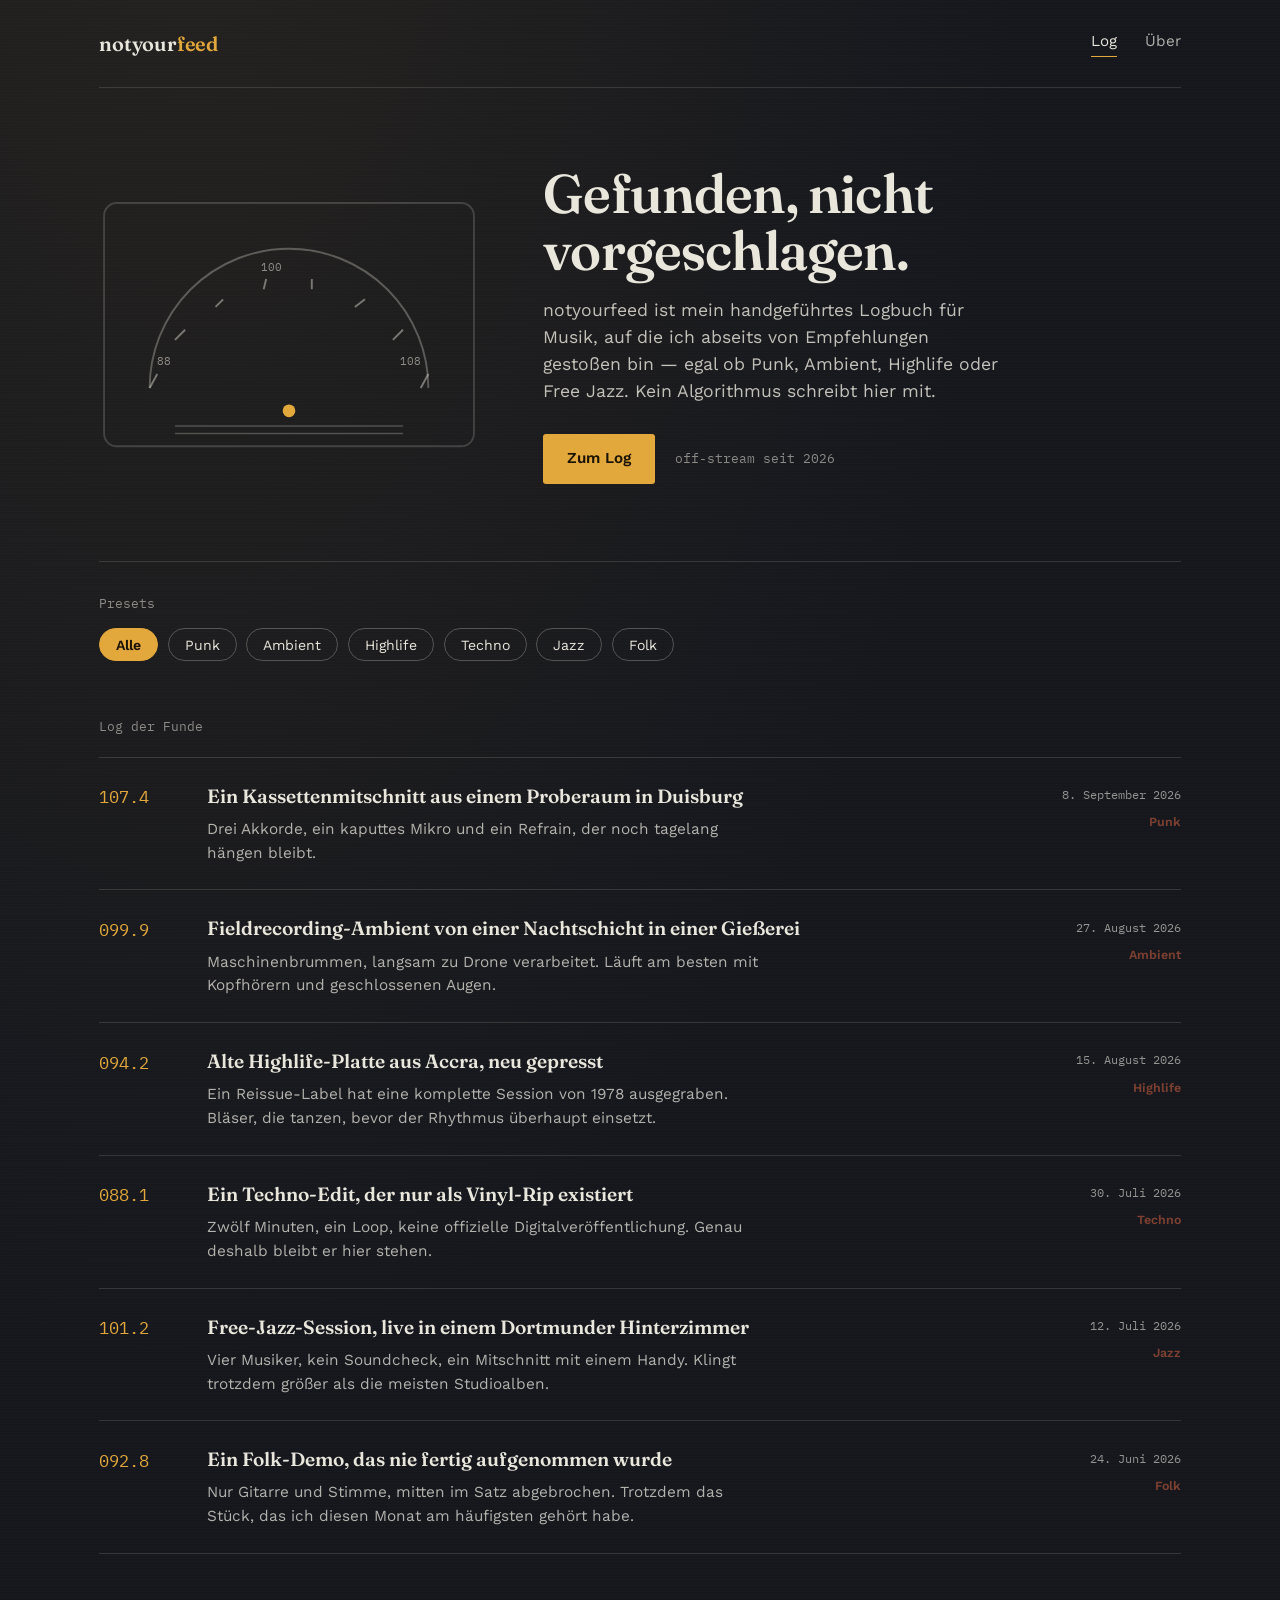
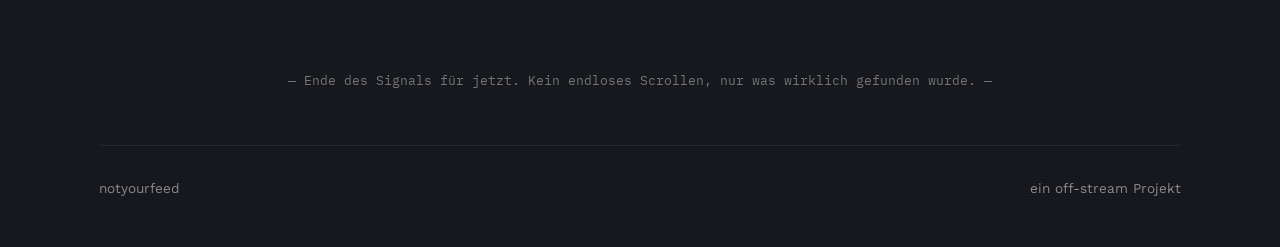
==== index.html @ eb60bebc "Add files via upload" ====
<!DOCTYPE html>
<html lang="de">
<head>
  <meta charset="UTF-8" />
  <meta name="viewport" content="width=device-width, initial-scale=1.0" />
  <title>notyourfeed — ein Logbuch für gefundene Musik</title>
  <meta name="description" content="Kein Algorithmus, kein Vorschlag: notyourfeed ist ein handgeführtes Logbuch für Musik, die abseits des Streams gefunden wurde — quer durch alle Genres." />
  <link rel="stylesheet" href="styles.css" />
</head>
<body>

  <div class="wrap">
    <header class="site-header">
      <a class="wordmark" href="index.html">notyour<span>feed</span></a>
      <nav class="site-nav">
        <a href="index.html" aria-current="page">Log</a>
        <a href="about.html">Über</a>
      </nav>
    </header>

    <section class="hero">
      <svg class="dial" viewBox="0 0 300 200" xmlns="http://www.w3.org/2000/svg" role="img" aria-label="Illustration einer Radioskala">
        <defs>
          <linearGradient id="scaleGlow" x1="0" y1="0" x2="0" y2="1">
            <stop offset="0%" stop-color="#e3a83b" stop-opacity="0.9"/>
            <stop offset="100%" stop-color="#e3a83b" stop-opacity="0.15"/>
          </linearGradient>
        </defs>

        <!-- Gehäuse -->
        <rect x="4" y="4" width="292" height="192" rx="10" fill="none" stroke="#e9e6dc" stroke-opacity="0.18" stroke-width="1.5"/>

        <!-- Skalenbogen -->
        <path d="M 40 150 A 110 110 0 0 1 260 150" fill="none" stroke="#e9e6dc" stroke-opacity="0.3" stroke-width="1.5"/>

        <!-- Skalenstriche -->
        <g stroke="#e9e6dc" stroke-opacity="0.45" stroke-width="1.5">
          <line x1="40" y1="150" x2="46" y2="139"/>
          <line x1="60" y1="112" x2="68" y2="104"/>
          <line x1="92" y1="86" x2="98" y2="80"/>
          <line x1="130" y1="72" x2="132" y2="64"/>
          <line x1="168" y1="72" x2="168" y2="64"/>
          <line x1="202" y1="86" x2="210" y2="80"/>
          <line x1="232" y1="112" x2="240" y2="104"/>
          <line x1="254" y1="150" x2="260" y2="139"/>
        </g>

        <text x="46" y="132" font-family="IBM Plex Mono, monospace" font-size="9" fill="#e9e6dc" fill-opacity="0.55">88</text>
        <text x="128" y="58" font-family="IBM Plex Mono, monospace" font-size="9" fill="#e9e6dc" fill-opacity="0.55">100</text>
        <text x="238" y="132" font-family="IBM Plex Mono, monospace" font-size="9" fill="#e9e6dc" fill-opacity="0.55">108</text>

        <!-- Nadel -->
        <g class="dial-needle">
          <line x1="150" y1="168" x2="150" y2="70" stroke="url(#scaleGlow)" stroke-width="2.5" stroke-linecap="round"/>
        </g>

        <circle cx="150" cy="168" r="5" fill="#e3a83b"/>

        <!-- Sockel / Lautsprechergitter -->
        <g stroke="#e9e6dc" stroke-opacity="0.25" stroke-width="1.2">
          <line x1="60" y1="180" x2="240" y2="180"/>
          <line x1="60" y1="186" x2="240" y2="186"/>
        </g>
      </svg>

      <div class="hero-copy">
        <h1>Gefunden, nicht vorgeschlagen.</h1>
        <p>notyourfeed ist mein handgeführtes Logbuch für Musik, auf die ich abseits von Empfehlungen gestoßen bin — egal ob Punk, Ambient, Highlife oder Free Jazz. Kein Algorithmus schreibt hier mit.</p>
        <div class="hero-actions">
          <a class="btn-tune" href="#log">Zum Log</a>
          <span class="hero-note">off-stream seit 2026</span>
        </div>
      </div>
    </section>

    <section class="presets" aria-label="Nach Genre filtern">
      <p class="presets-label">Presets</p>
      <div class="preset-row" id="preset-row"></div>
    </section>

    <section class="log" id="log">
      <p class="log-heading">Log der Funde</p>
      <div id="log-list"></div>
    </section>

    <p class="signal-end">— Ende des Signals für jetzt. Kein endloses Scrollen, nur was wirklich gefunden wurde. —</p>

    <footer class="site-footer">
      <span>notyourfeed</span>
      <span>ein off-stream Projekt</span>
    </footer>
  </div>

  <script src="posts-data.js"></script>
  <script src="app.js"></script>
</body>
</html>
---- styles.css ----
/* notyourfeed — Stylesheet
   Konzept: Ein Röhrenradio in einer dunklen Wohnzimmerecke, das man selbst
   verstellt. Kein Feed, kein Vorschlagsalgorithmus — ein Senderlogbuch,
   das von Hand geführt wird. Dunkles Gehäuse, warmes Skalenlicht,
   Papier-Karteikarten für jeden gefundenen Sender. */

@import url('https://fonts.googleapis.com/css2?family=Fraunces:opsz,wght@9..144,400;9..144,500;9..144,600;9..144,700&family=Work+Sans:wght@400;500;600&family=IBM+Plex+Mono:wght@400;500&display=swap');

:root {
  /* Kernpalette */
  --housing: #15171d;       /* Gehäuse: dunkles Radiogehäuse */
  --paper: #eae4d2;         /* Papier: Karteikarte für jeden Fund */
  --ink: #262119;           /* Tinte: Text auf Papier */
  --housing-text: #e9e6dc;  /* Text auf dem Gehäuse */
  --glow: #e3a83b;          /* Skalenlicht: aktive Elemente, Nadel */
  --signal: #c25b3e;        /* Signalrot: Genre-Marken, Akzentlinie */

  --line: rgba(233, 230, 220, 0.14);
  --line-strong: rgba(233, 230, 220, 0.28);

  --font-display: 'Fraunces', Georgia, serif;
  --font-body: 'Work Sans', -apple-system, sans-serif;
  --font-dial: 'IBM Plex Mono', ui-monospace, monospace;

  --measure: 62ch;
  --edge: clamp(1.25rem, 4vw, 3.5rem);
}

* { box-sizing: border-box; }

html {
  color-scheme: dark;
  scroll-behavior: smooth;
}

@media (prefers-reduced-motion: reduce) {
  html { scroll-behavior: auto; }
  *, *::before, *::after {
    animation-duration: 0.001ms !important;
    animation-iteration-count: 1 !important;
    transition-duration: 0.001ms !important;
  }
}

body {
  margin: 0;
  background: var(--housing);
  background-image:
    radial-gradient(ellipse at 15% -10%, rgba(227, 168, 59, 0.08), transparent 55%),
    repeating-linear-gradient(0deg, rgba(255,255,255,0.012) 0px, rgba(255,255,255,0.012) 1px, transparent 1px, transparent 3px);
  color: var(--housing-text);
  font-family: var(--font-body);
  font-size: 16px;
  line-height: 1.55;
  -webkit-font-smoothing: antialiased;
}

a {
  color: inherit;
}

a:focus-visible,
button:focus-visible,
input:focus-visible {
  outline: 2px solid var(--glow);
  outline-offset: 3px;
}

img, svg { display: block; max-width: 100%; }

.wrap {
  max-width: 74rem;
  margin: 0 auto;
  padding-left: var(--edge);
  padding-right: var(--edge);
}

/* ---------- Kopfzeile ---------- */

.site-header {
  display: flex;
  align-items: center;
  justify-content: space-between;
  padding-top: 1.75rem;
  padding-bottom: 1.75rem;
  border-bottom: 1px solid var(--line);
  gap: 1.5rem;
  flex-wrap: wrap;
}

.wordmark {
  font-family: var(--font-display);
  font-weight: 600;
  font-size: 1.25rem;
  letter-spacing: -0.01em;
  text-decoration: none;
  color: var(--housing-text);
  white-space: nowrap;
}

.wordmark span { color: var(--glow); }

.site-nav {
  display: flex;
  gap: 1.75rem;
  font-size: 0.95rem;
}

.site-nav a {
  text-decoration: none;
  color: var(--housing-text);
  opacity: 0.75;
  padding-bottom: 0.2rem;
  border-bottom: 1px solid transparent;
  transition: opacity 0.15s ease, border-color 0.15s ease;
}

.site-nav a:hover,
.site-nav a[aria-current="page"] {
  opacity: 1;
  border-color: var(--glow);
}

/* ---------- Hero mit Skala ---------- */

.hero {
  display: grid;
  grid-template-columns: minmax(240px, 380px) 1fr;
  gap: clamp(2rem, 5vw, 4.5rem);
  align-items: center;
  padding-top: clamp(2.5rem, 6vw, 5rem);
  padding-bottom: clamp(2.5rem, 6vw, 5rem);
}

.dial {
  width: 100%;
  height: auto;
}

.dial-needle {
  transform-origin: 150px 168px;
  animation: settle 1.4s cubic-bezier(.2,.9,.25,1) both;
}

@keyframes settle {
  0%   { transform: rotate(-46deg); }
  100% { transform: rotate(0deg); }
}

.hero-copy h1 {
  font-family: var(--font-display);
  font-weight: 600;
  font-size: clamp(2.25rem, 5vw, 3.4rem);
  line-height: 1.05;
  letter-spacing: -0.015em;
  margin: 0 0 1.1rem;
  max-width: 14ch;
}

.hero-copy p {
  font-size: 1.1rem;
  max-width: 42ch;
  color: var(--housing-text);
  opacity: 0.82;
  margin: 0 0 1.75rem;
}

.hero-actions {
  display: flex;
  gap: 1.25rem;
  align-items: center;
  flex-wrap: wrap;
}

.btn-tune {
  font-family: var(--font-body);
  font-weight: 600;
  font-size: 0.95rem;
  background: var(--glow);
  color: #1a1300;
  border: none;
  padding: 0.85rem 1.5rem;
  border-radius: 3px;
  text-decoration: none;
  display: inline-block;
  transition: transform 0.15s ease, box-shadow 0.15s ease;
}

.btn-tune:hover {
  transform: translateY(-1px);
  box-shadow: 0 6px 20px rgba(227, 168, 59, 0.25);
}

.hero-note {
  font-family: var(--font-dial);
  font-size: 0.8rem;
  color: var(--housing-text);
  opacity: 0.55;
}

/* ---------- Presets (Genre-Filter) ---------- */

.presets {
  padding-top: 2rem;
  padding-bottom: 2rem;
  border-top: 1px solid var(--line);
}

.presets-label {
  font-family: var(--font-dial);
  font-size: 0.8rem;
  color: var(--housing-text);
  opacity: 0.55;
  margin: 0 0 0.9rem;
}

.preset-row {
  display: flex;
  flex-wrap: wrap;
  gap: 0.6rem;
}

.preset {
  font-family: var(--font-body);
  font-size: 0.88rem;
  background: transparent;
  color: var(--housing-text);
  border: 1px solid var(--line-strong);
  border-radius: 999px;
  padding: 0.45rem 1rem;
  cursor: pointer;
  transition: border-color 0.15s ease, color 0.15s ease, background 0.15s ease;
}

.preset:hover {
  border-color: var(--glow);
}

.preset[aria-pressed="true"] {
  background: var(--glow);
  border-color: var(--glow);
  color: #1a1300;
  font-weight: 600;
}

/* ---------- Log (Liste der Funde) ---------- */

.log {
  padding-top: 1.5rem;
  padding-bottom: 4rem;
}

.log-heading {
  font-family: var(--font-dial);
  font-size: 0.8rem;
  color: var(--housing-text);
  opacity: 0.55;
  margin: 0 0 1.25rem;
}

.entry {
  display: grid;
  grid-template-columns: 5.5rem 1fr auto;
  gap: 1.25rem;
  align-items: start;
  padding: 1.5rem 0;
  border-top: 1px solid var(--line);
  text-decoration: none;
  color: inherit;
}

.entry:last-child { border-bottom: 1px solid var(--line); }

.entry:hover .entry-title { color: var(--glow); }

.entry-freq {
  font-family: var(--font-dial);
  font-size: 1.05rem;
  color: var(--glow);
  padding-top: 0.15rem;
}

.entry-title {
  font-family: var(--font-display);
  font-weight: 600;
  font-size: 1.2rem;
  margin: 0 0 0.4rem;
  transition: color 0.15s ease;
}

.entry-blurb {
  margin: 0;
  font-size: 0.96rem;
  opacity: 0.75;
  max-width: 56ch;
}

.entry-meta {
  text-align: right;
  font-family: var(--font-dial);
  font-size: 0.78rem;
  opacity: 0.6;
  white-space: nowrap;
  padding-top: 0.2rem;
}

.entry-genre {
  display: inline-block;
  margin-top: 0.5rem;
  font-family: var(--font-body);
  font-size: 0.78rem;
  font-weight: 600;
  color: var(--signal);
}

.empty-state {
  padding: 3rem 0;
  opacity: 0.6;
  font-family: var(--font-dial);
  font-size: 0.9rem;
}

/* ---------- Signal-Ende / Footer ---------- */

.signal-end {
  text-align: center;
  padding: 2.5rem 0;
  font-family: var(--font-dial);
  font-size: 0.82rem;
  opacity: 0.45;
}

.site-footer {
  border-top: 1px solid var(--line);
  padding: 2rem 0 3rem;
  font-size: 0.85rem;
  opacity: 0.55;
  display: flex;
  justify-content: space-between;
  flex-wrap: wrap;
  gap: 0.75rem;
}

/* ---------- Papier-Karte (Beitrag & About) ---------- */

.paper {
  background: var(--paper);
  color: var(--ink);
  border-radius: 4px;
  box-shadow: 0 20px 50px rgba(0,0,0,0.35);
  padding: clamp(1.75rem, 5vw, 3.5rem);
  margin: 2.5rem 0 3.5rem;
  background-image:
    repeating-linear-gradient(90deg, rgba(0,0,0,0.015) 0px, transparent 1px, transparent 2px);
}

.paper .post-freq {
  font-family: var(--font-dial);
  font-size: 0.95rem;
  color: var(--signal);
  margin: 0 0 0.75rem;
}

.paper h1 {
  font-family: var(--font-display);
  font-weight: 600;
  font-size: clamp(1.8rem, 4vw, 2.6rem);
  line-height: 1.1;
  margin: 0 0 0.75rem;
  max-width: 20ch;
}

.post-meta {
  font-family: var(--font-dial);
  font-size: 0.82rem;
  color: var(--ink);
  opacity: 0.65;
  margin: 0 0 1.75rem;
}

.paper .body-copy {
  max-width: var(--measure);
  font-size: 1.05rem;
}

.paper .body-copy p { margin: 0 0 1.1rem; }

.signal-box {
  border: 1px solid rgba(38, 33, 25, 0.25);
  border-radius: 3px;
  padding: 1.1rem 1.4rem;
  margin: 1.75rem 0;
  max-width: var(--measure);
  display: flex;
  align-items: center;
  gap: 0.9rem;
  font-family: var(--font-dial);
  font-size: 0.88rem;
  background: rgba(38, 33, 25, 0.04);
}

.signal-box .grille {
  flex-shrink: 0;
  width: 34px;
  height: 34px;
}

.signal-box a {
  color: var(--signal);
  font-weight: 600;
  text-decoration: underline;
  text-underline-offset: 2px;
}

.post-nav {
  display: flex;
  justify-content: space-between;
  margin-top: 2.5rem;
  padding-top: 1.5rem;
  border-top: 1px solid rgba(38, 33, 25, 0.2);
  font-family: var(--font-dial);
  font-size: 0.85rem;
}

.post-nav a {
  text-decoration: none;
  color: var(--ink);
  opacity: 0.8;
}
.post-nav a:hover { opacity: 1; color: var(--signal); }

/* ---------- About / Manifest ---------- */

.manifesto p {
  font-size: 1.08rem;
  max-width: var(--measure);
}

.manifesto h2 {
  font-family: var(--font-display);
  font-weight: 600;
  font-size: 1.3rem;
  margin: 2rem 0 0.75rem;
}

/* ---------- Responsive ---------- */

@media (max-width: 720px) {
  .hero {
    grid-template-columns: 1fr;
  }
  .dial { max-width: 220px; margin: 0 auto; }
  .entry {
    grid-template-columns: 1fr;
    gap: 0.4rem;
  }
  .entry-freq { order: -1; }
  .entry-meta { text-align: left; }
  .site-nav { gap: 1.1rem; }
}
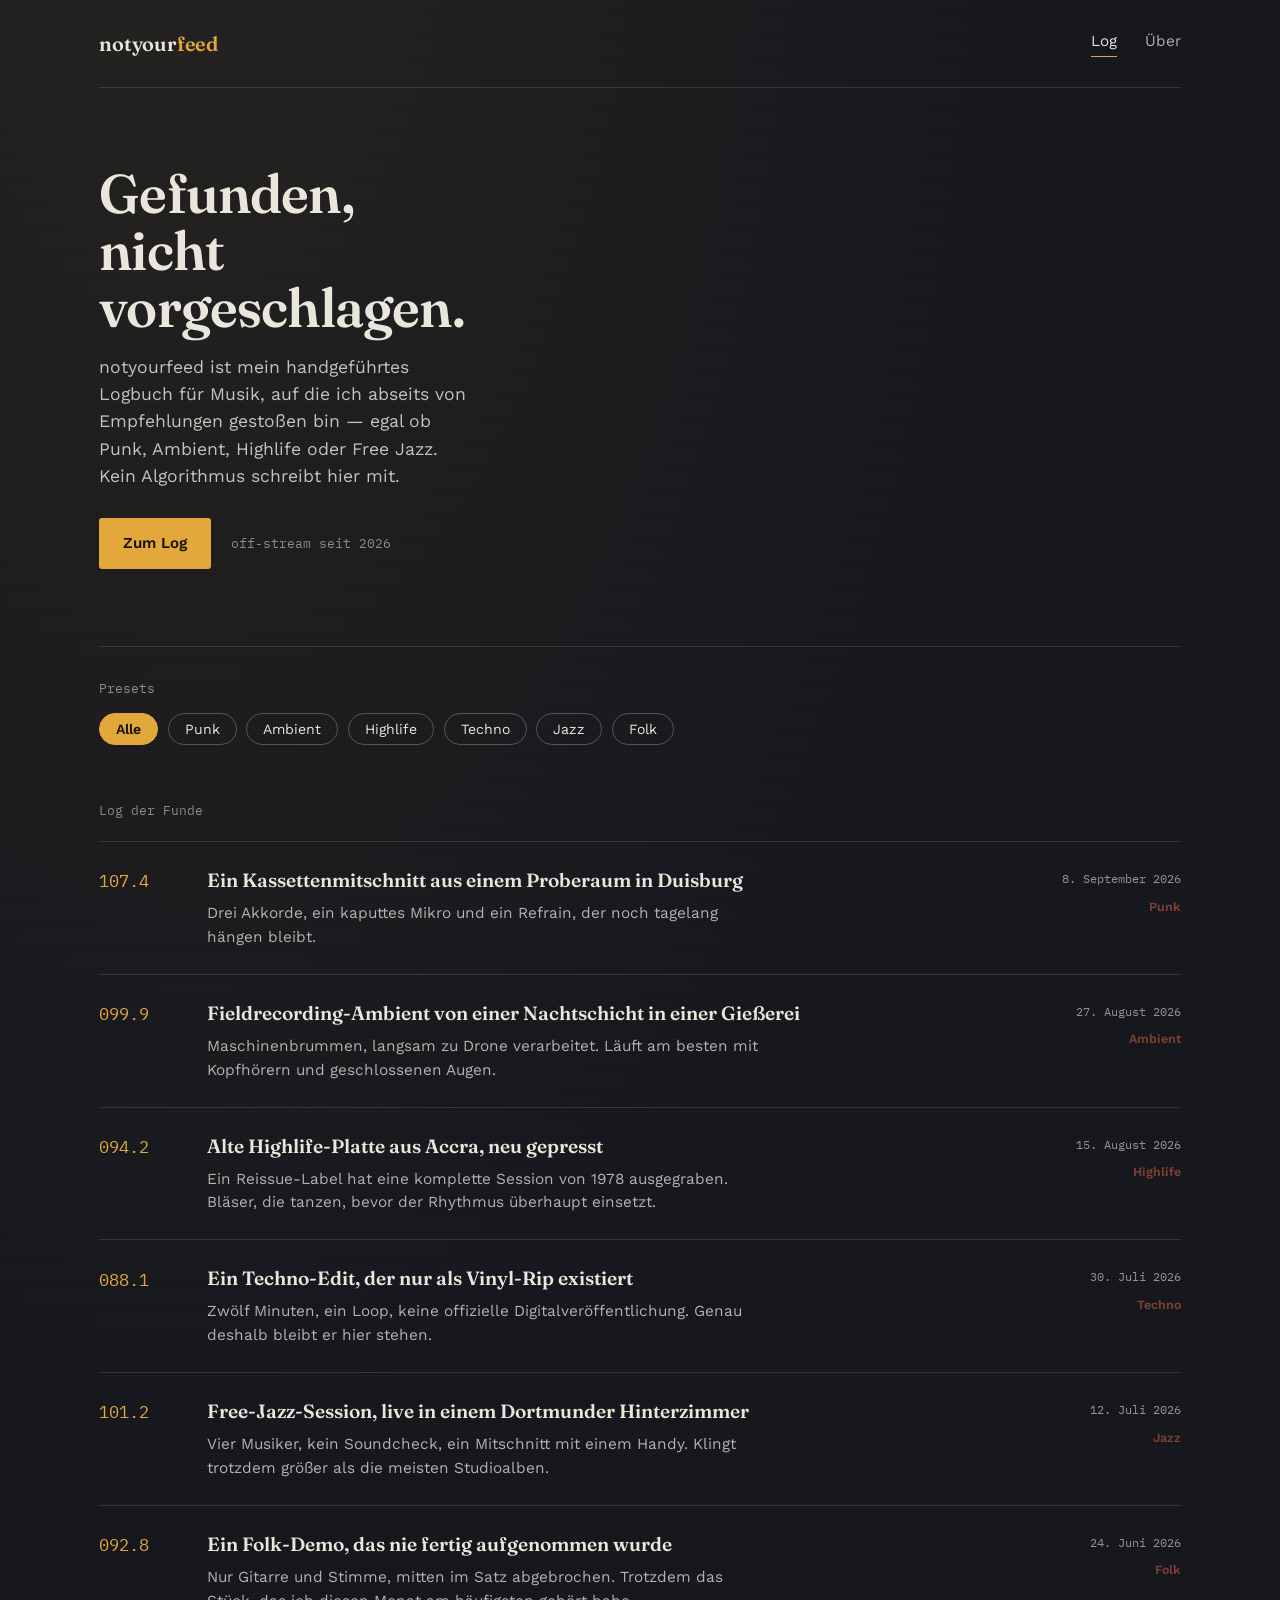
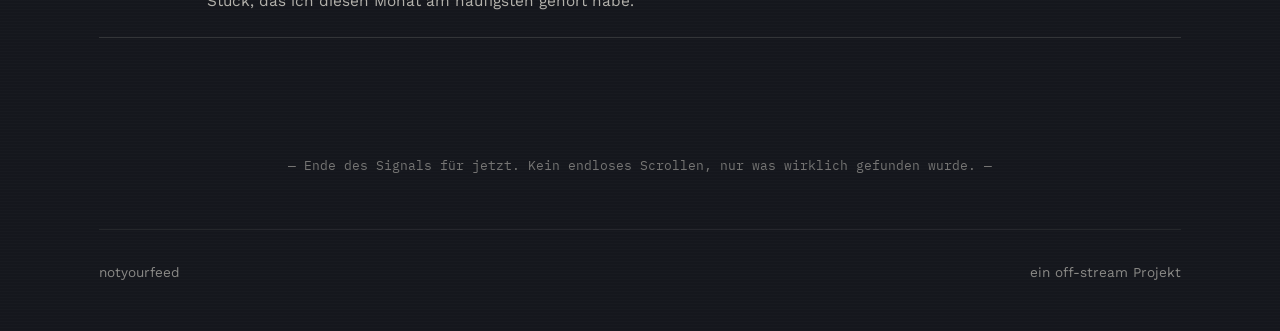
==== commit 9cc2a2af: "Update index.html" ====
--- a/index.html
+++ b/index.html
@@ -19,50 +19,6 @@
     </header>
 
     <section class="hero">
-      <svg class="dial" viewBox="0 0 300 200" xmlns="http://www.w3.org/2000/svg" role="img" aria-label="Illustration einer Radioskala">
-        <defs>
-          <linearGradient id="scaleGlow" x1="0" y1="0" x2="0" y2="1">
-            <stop offset="0%" stop-color="#e3a83b" stop-opacity="0.9"/>
-            <stop offset="100%" stop-color="#e3a83b" stop-opacity="0.15"/>
-          </linearGradient>
-        </defs>
-
-        <!-- Gehäuse -->
-        <rect x="4" y="4" width="292" height="192" rx="10" fill="none" stroke="#e9e6dc" stroke-opacity="0.18" stroke-width="1.5"/>
-
-        <!-- Skalenbogen -->
-        <path d="M 40 150 A 110 110 0 0 1 260 150" fill="none" stroke="#e9e6dc" stroke-opacity="0.3" stroke-width="1.5"/>
-
-        <!-- Skalenstriche -->
-        <g stroke="#e9e6dc" stroke-opacity="0.45" stroke-width="1.5">
-          <line x1="40" y1="150" x2="46" y2="139"/>
-          <line x1="60" y1="112" x2="68" y2="104"/>
-          <line x1="92" y1="86" x2="98" y2="80"/>
-          <line x1="130" y1="72" x2="132" y2="64"/>
-          <line x1="168" y1="72" x2="168" y2="64"/>
-          <line x1="202" y1="86" x2="210" y2="80"/>
-          <line x1="232" y1="112" x2="240" y2="104"/>
-          <line x1="254" y1="150" x2="260" y2="139"/>
-        </g>
-
-        <text x="46" y="132" font-family="IBM Plex Mono, monospace" font-size="9" fill="#e9e6dc" fill-opacity="0.55">88</text>
-        <text x="128" y="58" font-family="IBM Plex Mono, monospace" font-size="9" fill="#e9e6dc" fill-opacity="0.55">100</text>
-        <text x="238" y="132" font-family="IBM Plex Mono, monospace" font-size="9" fill="#e9e6dc" fill-opacity="0.55">108</text>
-
-        <!-- Nadel -->
-        <g class="dial-needle">
-          <line x1="150" y1="168" x2="150" y2="70" stroke="url(#scaleGlow)" stroke-width="2.5" stroke-linecap="round"/>
-        </g>
-
-        <circle cx="150" cy="168" r="5" fill="#e3a83b"/>
-
-        <!-- Sockel / Lautsprechergitter -->
-        <g stroke="#e9e6dc" stroke-opacity="0.25" stroke-width="1.2">
-          <line x1="60" y1="180" x2="240" y2="180"/>
-          <line x1="60" y1="186" x2="240" y2="186"/>
-        </g>
-      </svg>
-
       <div class="hero-copy">
         <h1>Gefunden, nicht vorgeschlagen.</h1>
         <p>notyourfeed ist mein handgeführtes Logbuch für Musik, auf die ich abseits von Empfehlungen gestoßen bin — egal ob Punk, Ambient, Highlife oder Free Jazz. Kein Algorithmus schreibt hier mit.</p>
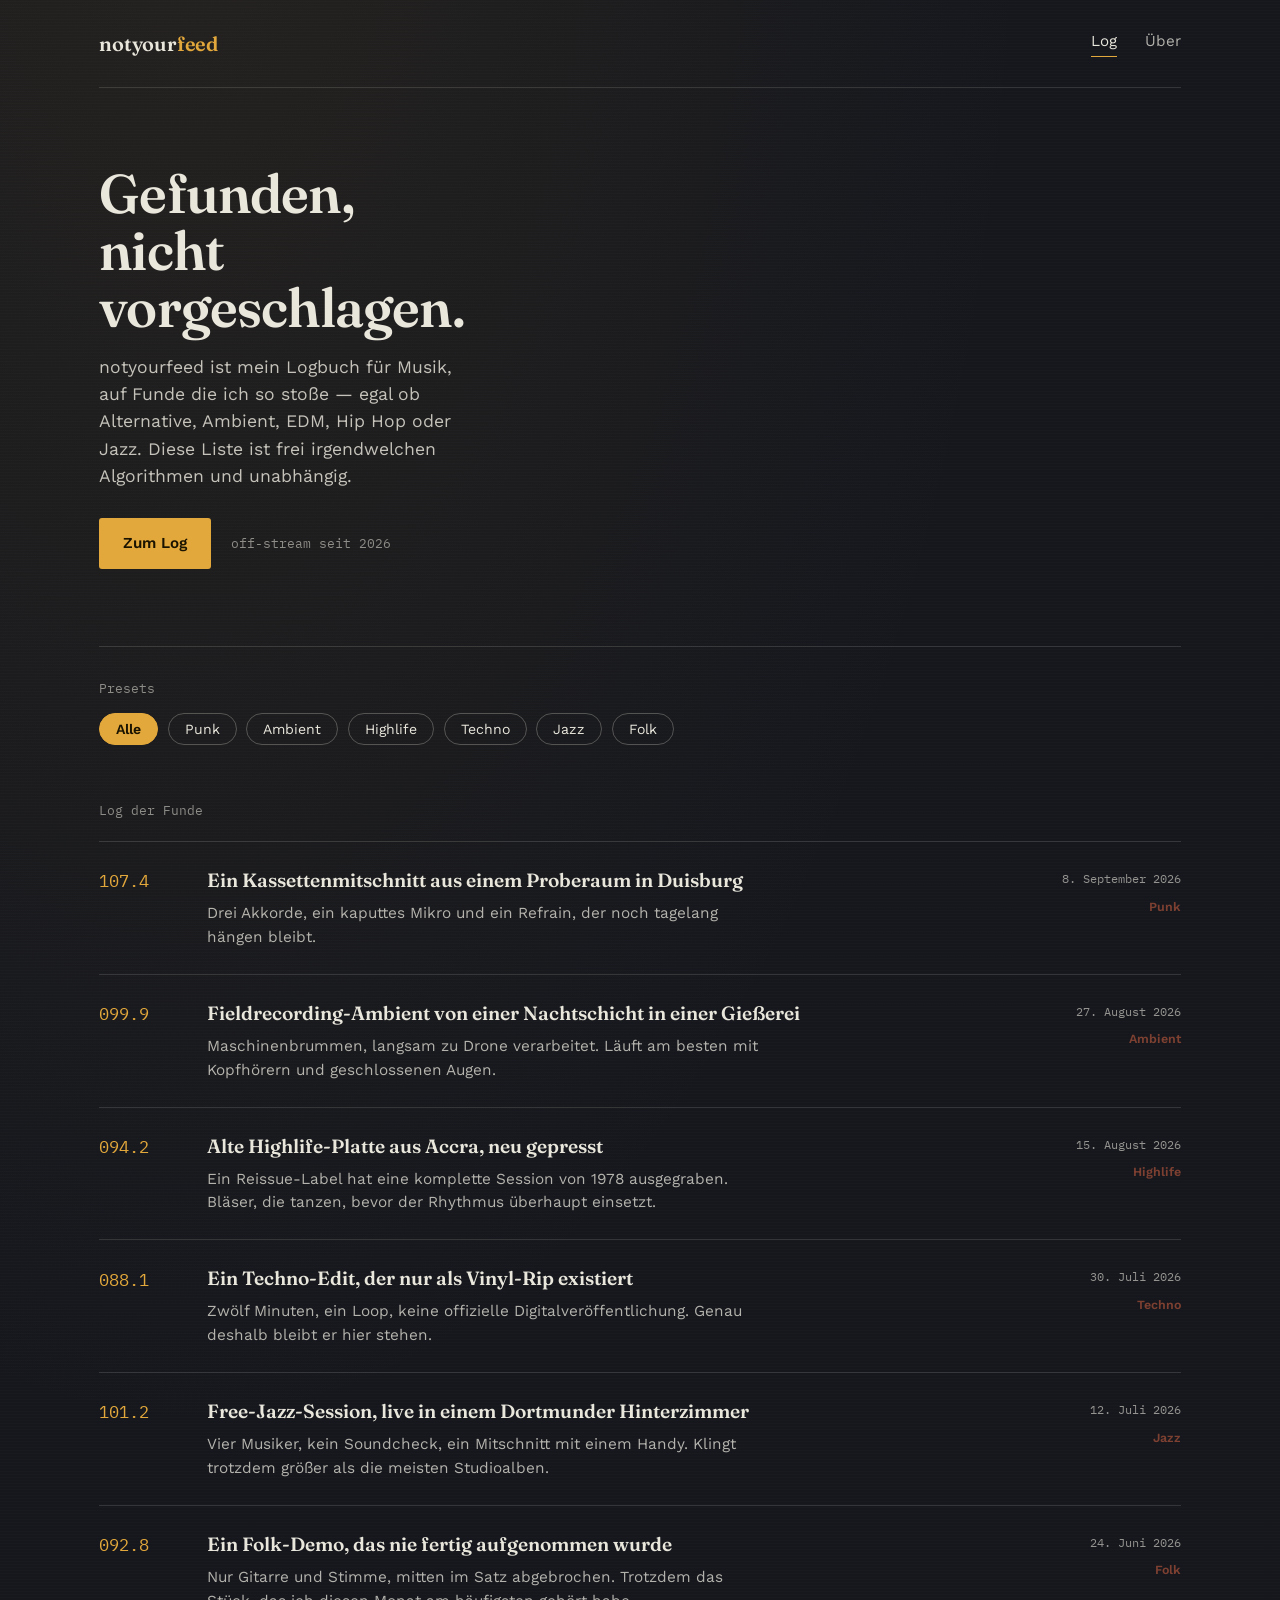
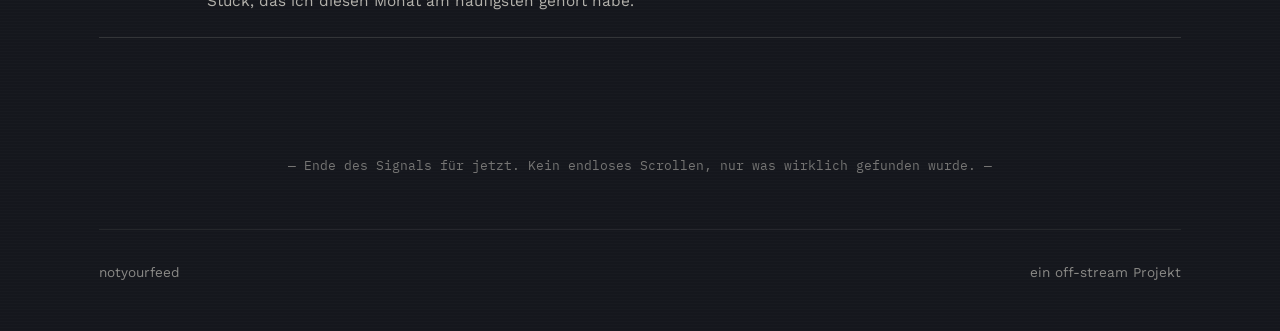
==== commit 9f8a7ab0: "Update index.html" ====
--- a/index.html
+++ b/index.html
@@ -21,7 +21,7 @@
     <section class="hero">
       <div class="hero-copy">
         <h1>Gefunden, nicht vorgeschlagen.</h1>
-        <p>notyourfeed ist mein handgeführtes Logbuch für Musik, auf die ich abseits von Empfehlungen gestoßen bin — egal ob Punk, Ambient, Highlife oder Free Jazz. Kein Algorithmus schreibt hier mit.</p>
+        <p>notyourfeed ist mein Logbuch für Musik, auf Funde die ich so stoße — egal ob Alternative, Ambient, EDM, Hip Hop oder Jazz. Diese Liste ist frei irgendwelchen Algorithmen und unabhängig.</p>
         <div class="hero-actions">
           <a class="btn-tune" href="#log">Zum Log</a>
           <span class="hero-note">off-stream seit 2026</span>
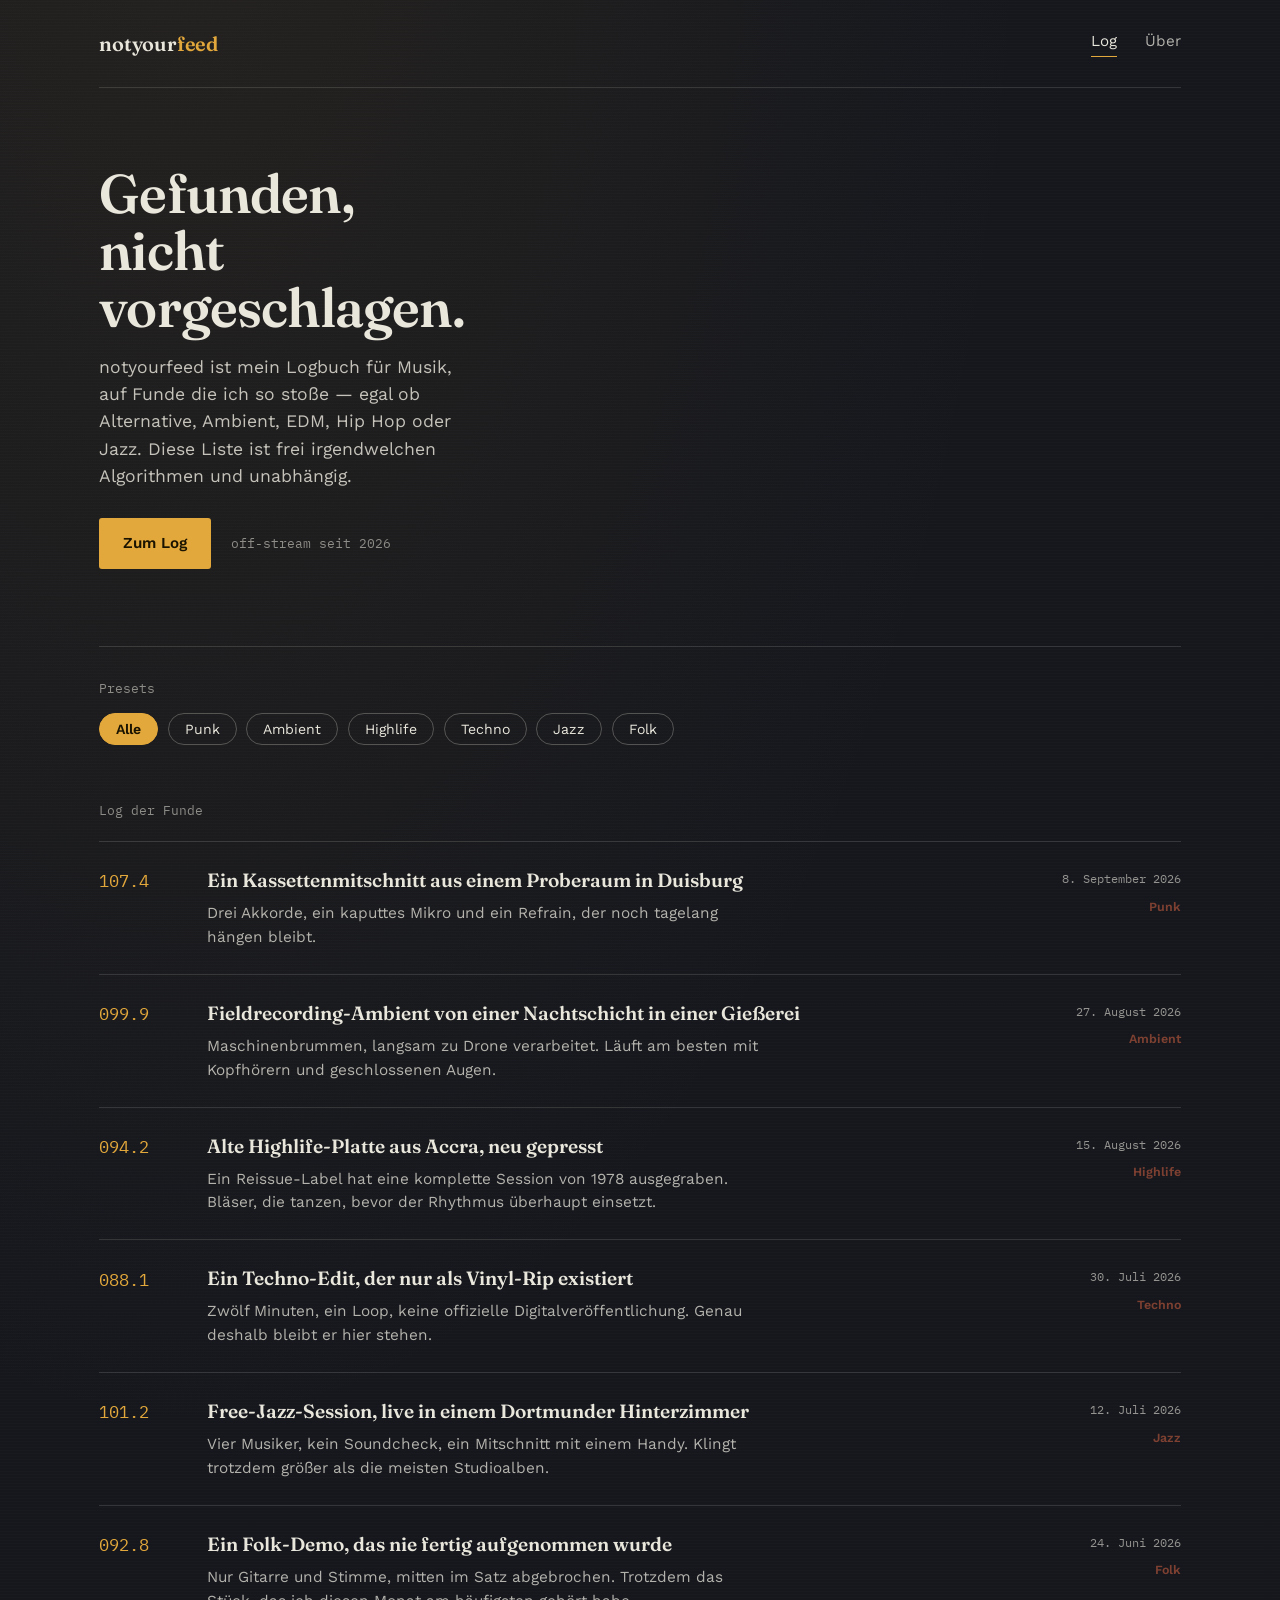
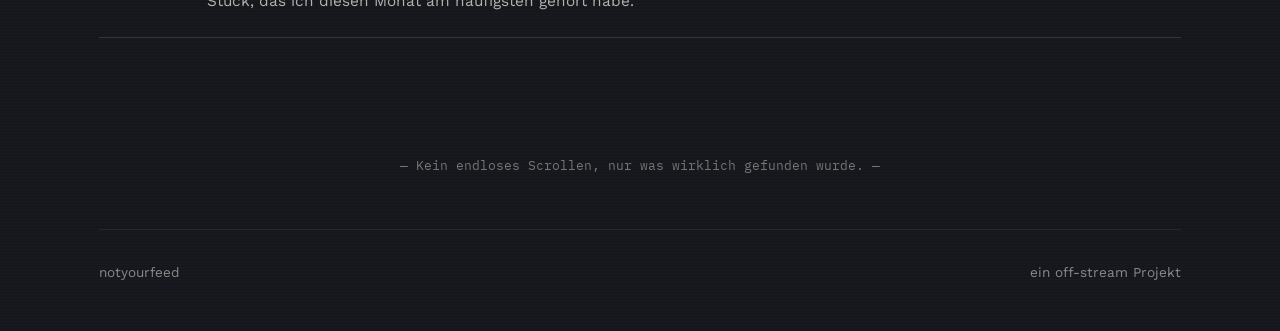
==== commit d3044abd: "Update index.html" ====
--- a/index.html
+++ b/index.html
@@ -39,7 +39,7 @@
       <div id="log-list"></div>
     </section>
 
-    <p class="signal-end">— Ende des Signals für jetzt. Kein endloses Scrollen, nur was wirklich gefunden wurde. —</p>
+    <p class="signal-end">— Kein endloses Scrollen, nur was wirklich gefunden wurde. —</p>
 
     <footer class="site-footer">
       <span>notyourfeed</span>
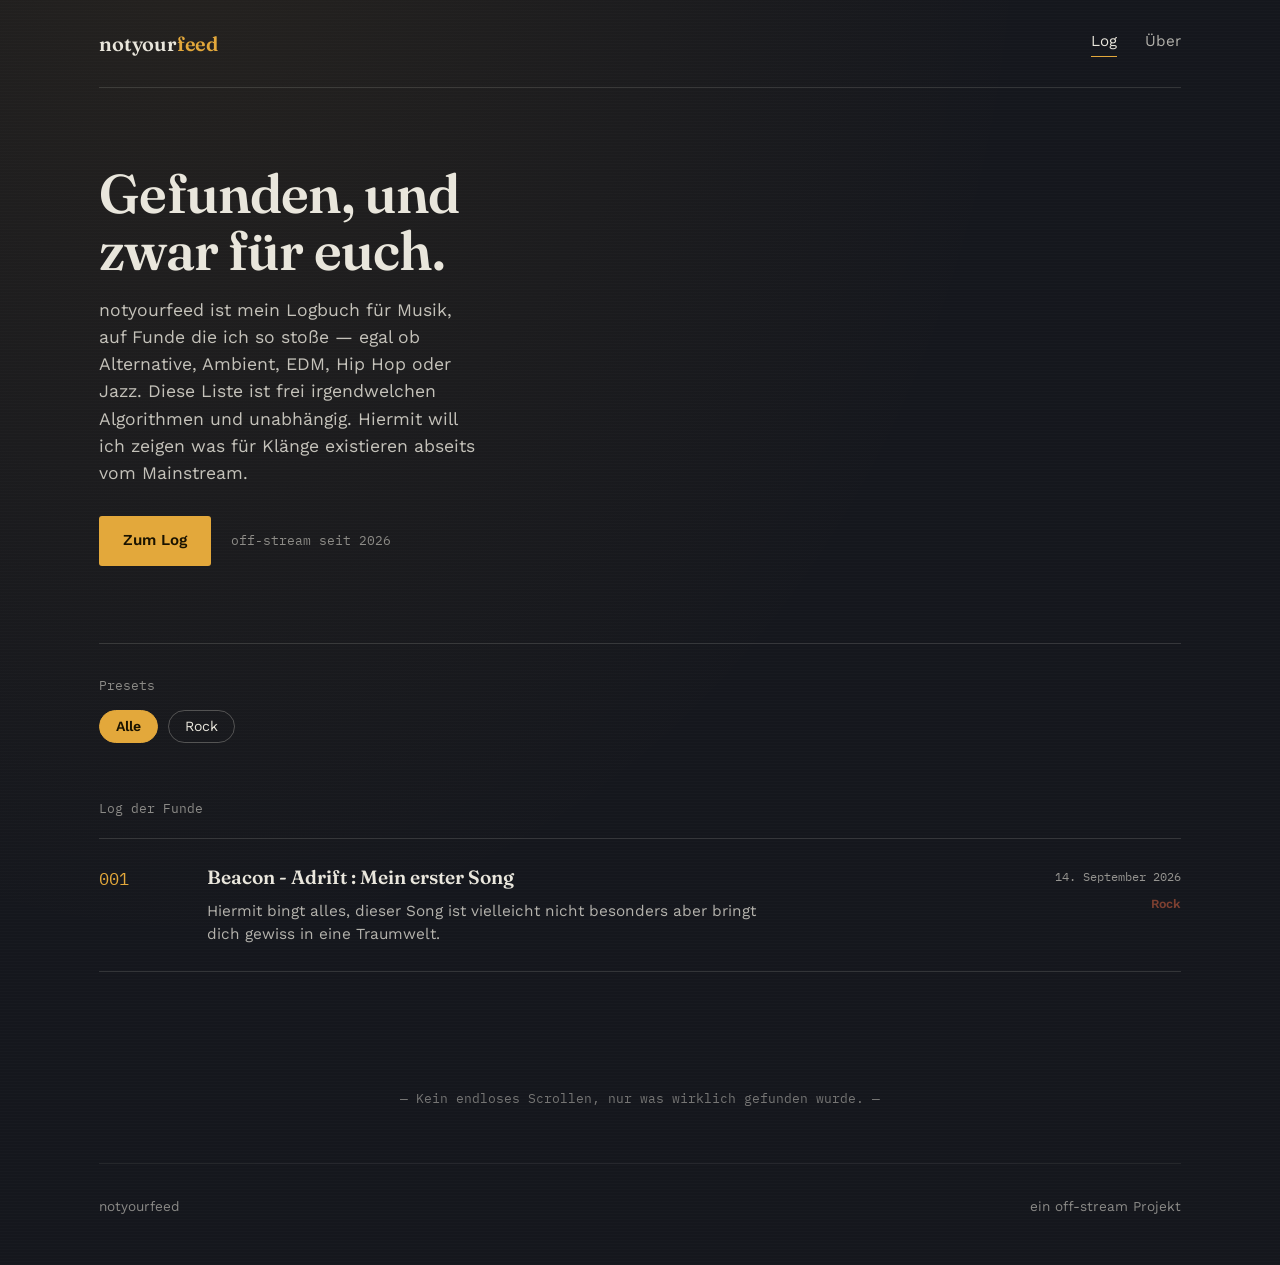
==== commit 3edc9aa4: "Update index.html" ====
--- a/index.html
+++ b/index.html
@@ -4,7 +4,7 @@
   <meta charset="UTF-8" />
   <meta name="viewport" content="width=device-width, initial-scale=1.0" />
   <title>notyourfeed — ein Logbuch für gefundene Musik</title>
-  <meta name="description" content="Kein Algorithmus, kein Vorschlag: notyourfeed ist ein handgeführtes Logbuch für Musik, die abseits des Streams gefunden wurde — quer durch alle Genres." />
+  <meta name="description" content="Kein Algorithmus, kein Vorschlag: notyourfeed ist ein handgeführtes Logbuch für Musik — quer durch alle Genres." />
   <link rel="stylesheet" href="styles.css" />
 </head>
 <body>
@@ -20,8 +20,8 @@
 
     <section class="hero">
       <div class="hero-copy">
-        <h1>Gefunden, nicht vorgeschlagen.</h1>
-        <p>notyourfeed ist mein Logbuch für Musik, auf Funde die ich so stoße — egal ob Alternative, Ambient, EDM, Hip Hop oder Jazz. Diese Liste ist frei irgendwelchen Algorithmen und unabhängig.</p>
+        <h1>Gefunden, und zwar für euch.</h1>
+        <p>notyourfeed ist mein Logbuch für Musik, auf Funde die ich so stoße — egal ob Alternative, Ambient, EDM, Hip Hop oder Jazz. Diese Liste ist frei irgendwelchen Algorithmen und unabhängig. Hiermit will ich zeigen was für Klänge existieren abseits vom Mainstream.</p>
         <div class="hero-actions">
           <a class="btn-tune" href="#log">Zum Log</a>
           <span class="hero-note">off-stream seit 2026</span>
